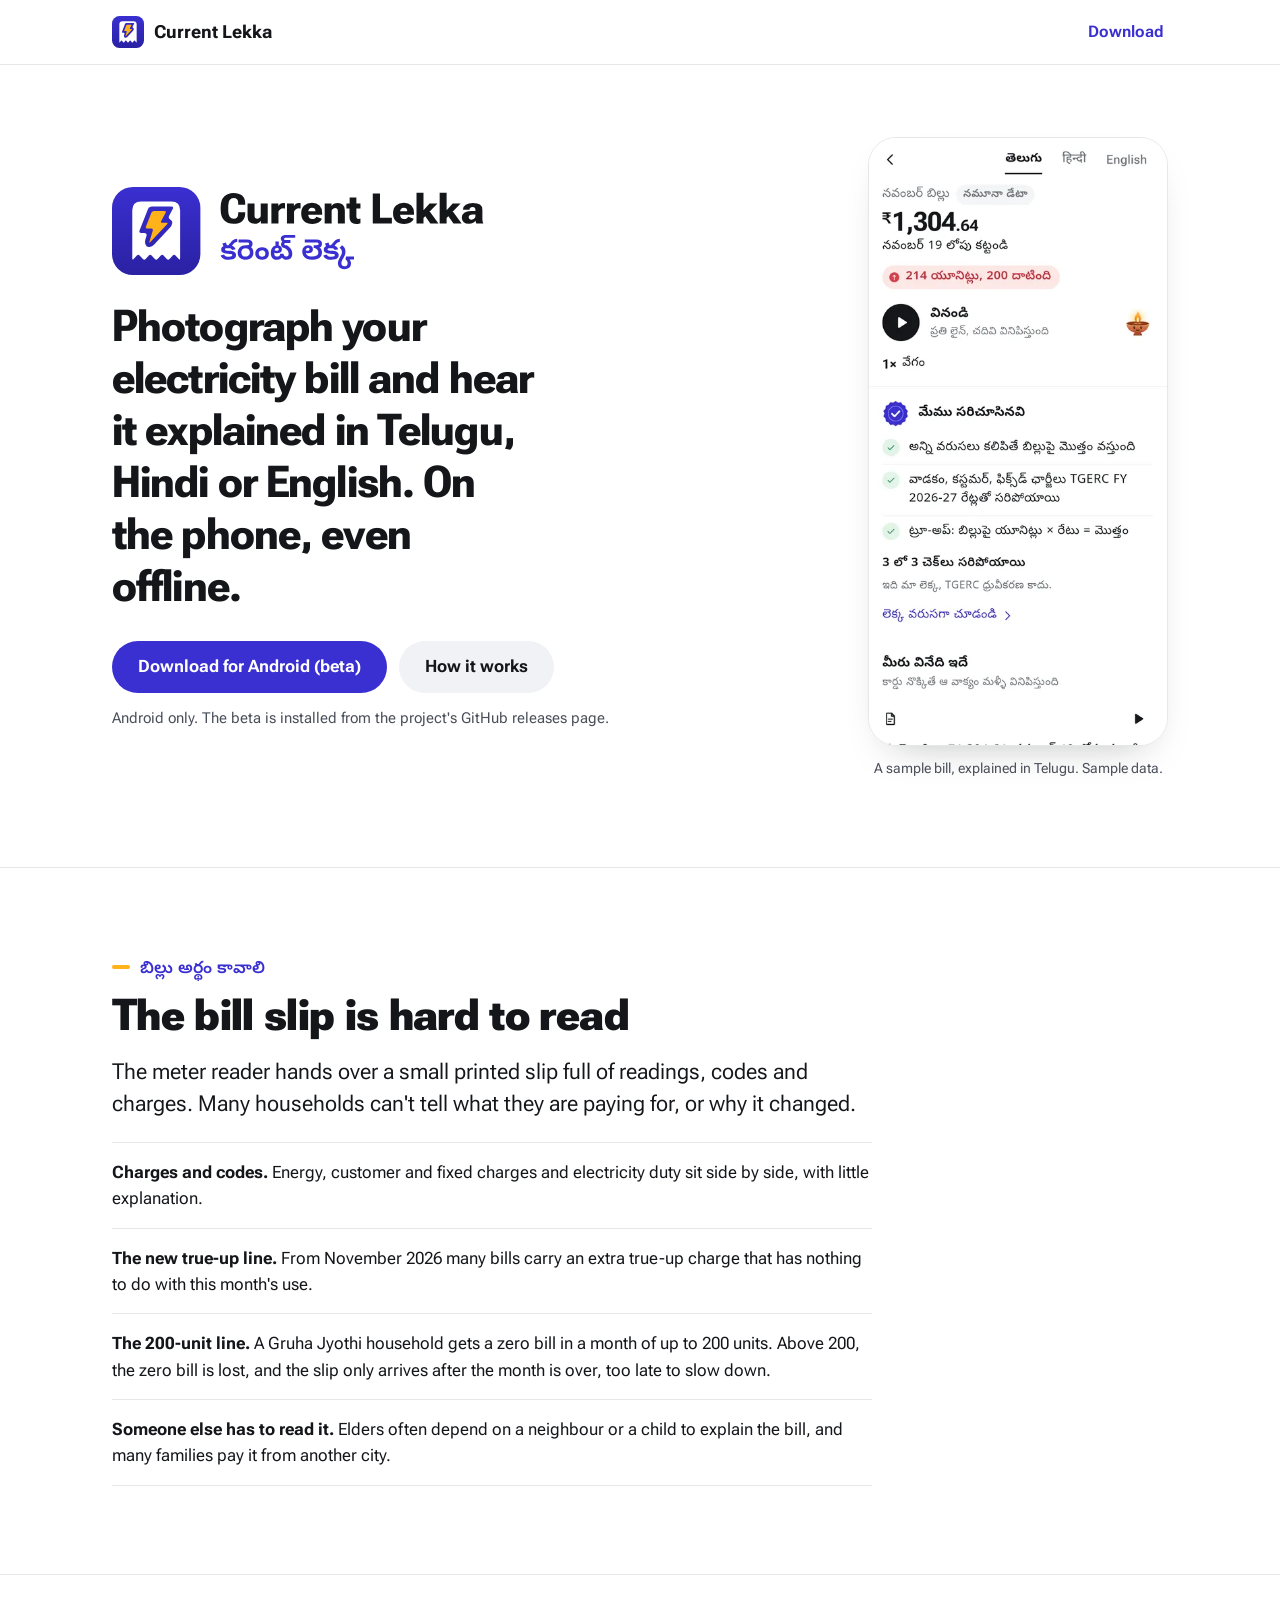
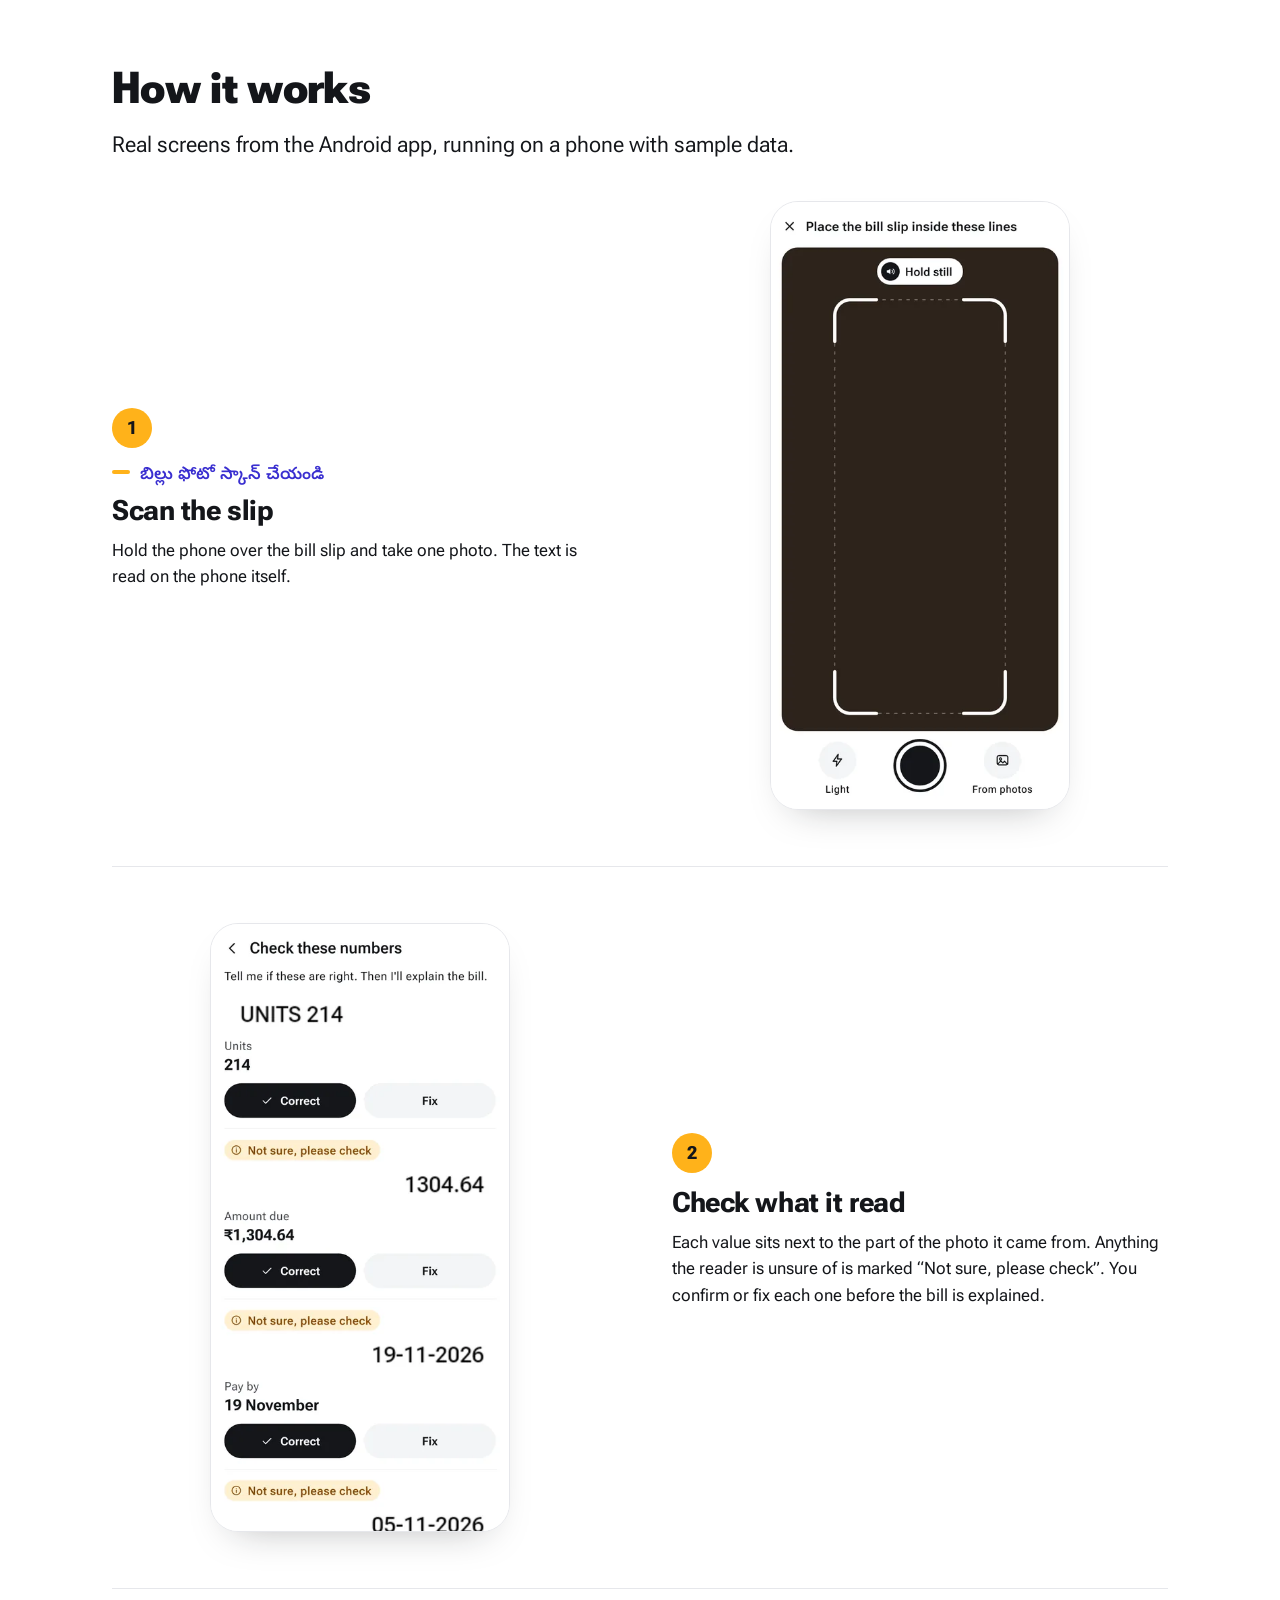
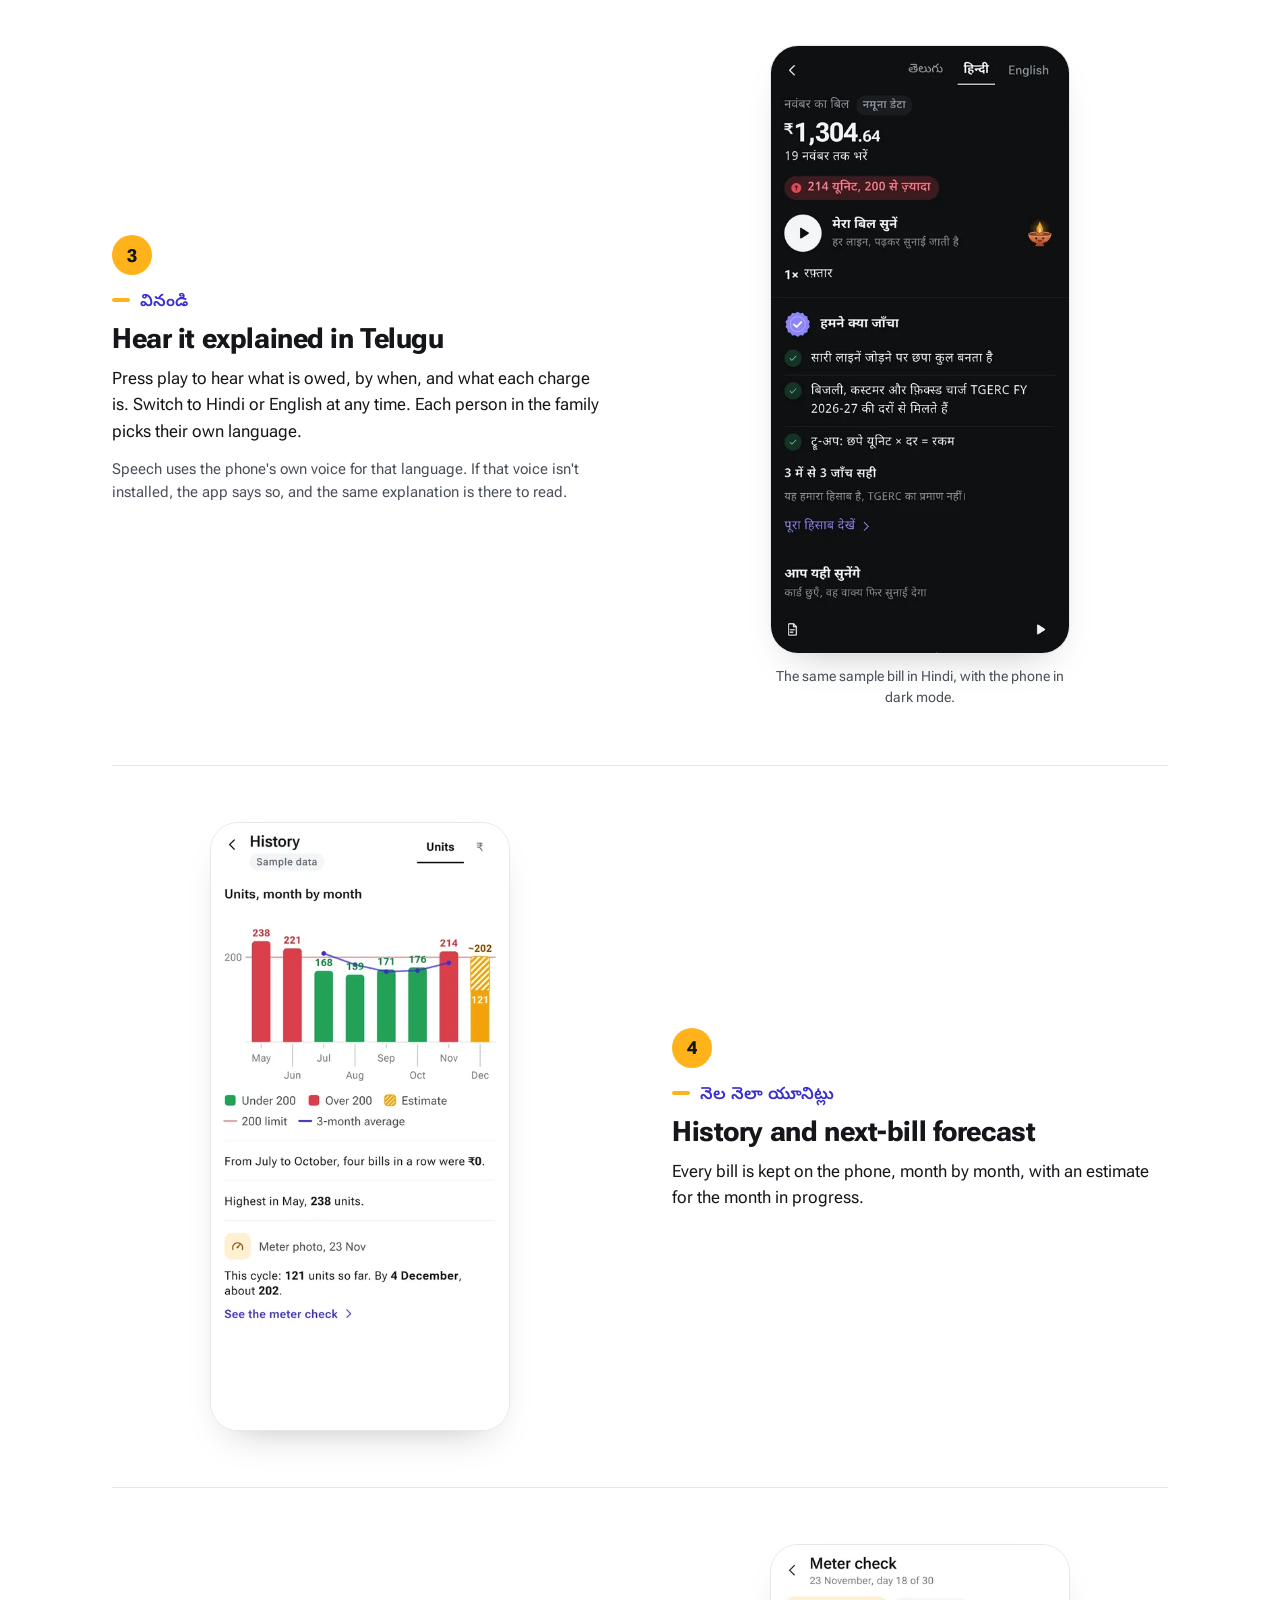
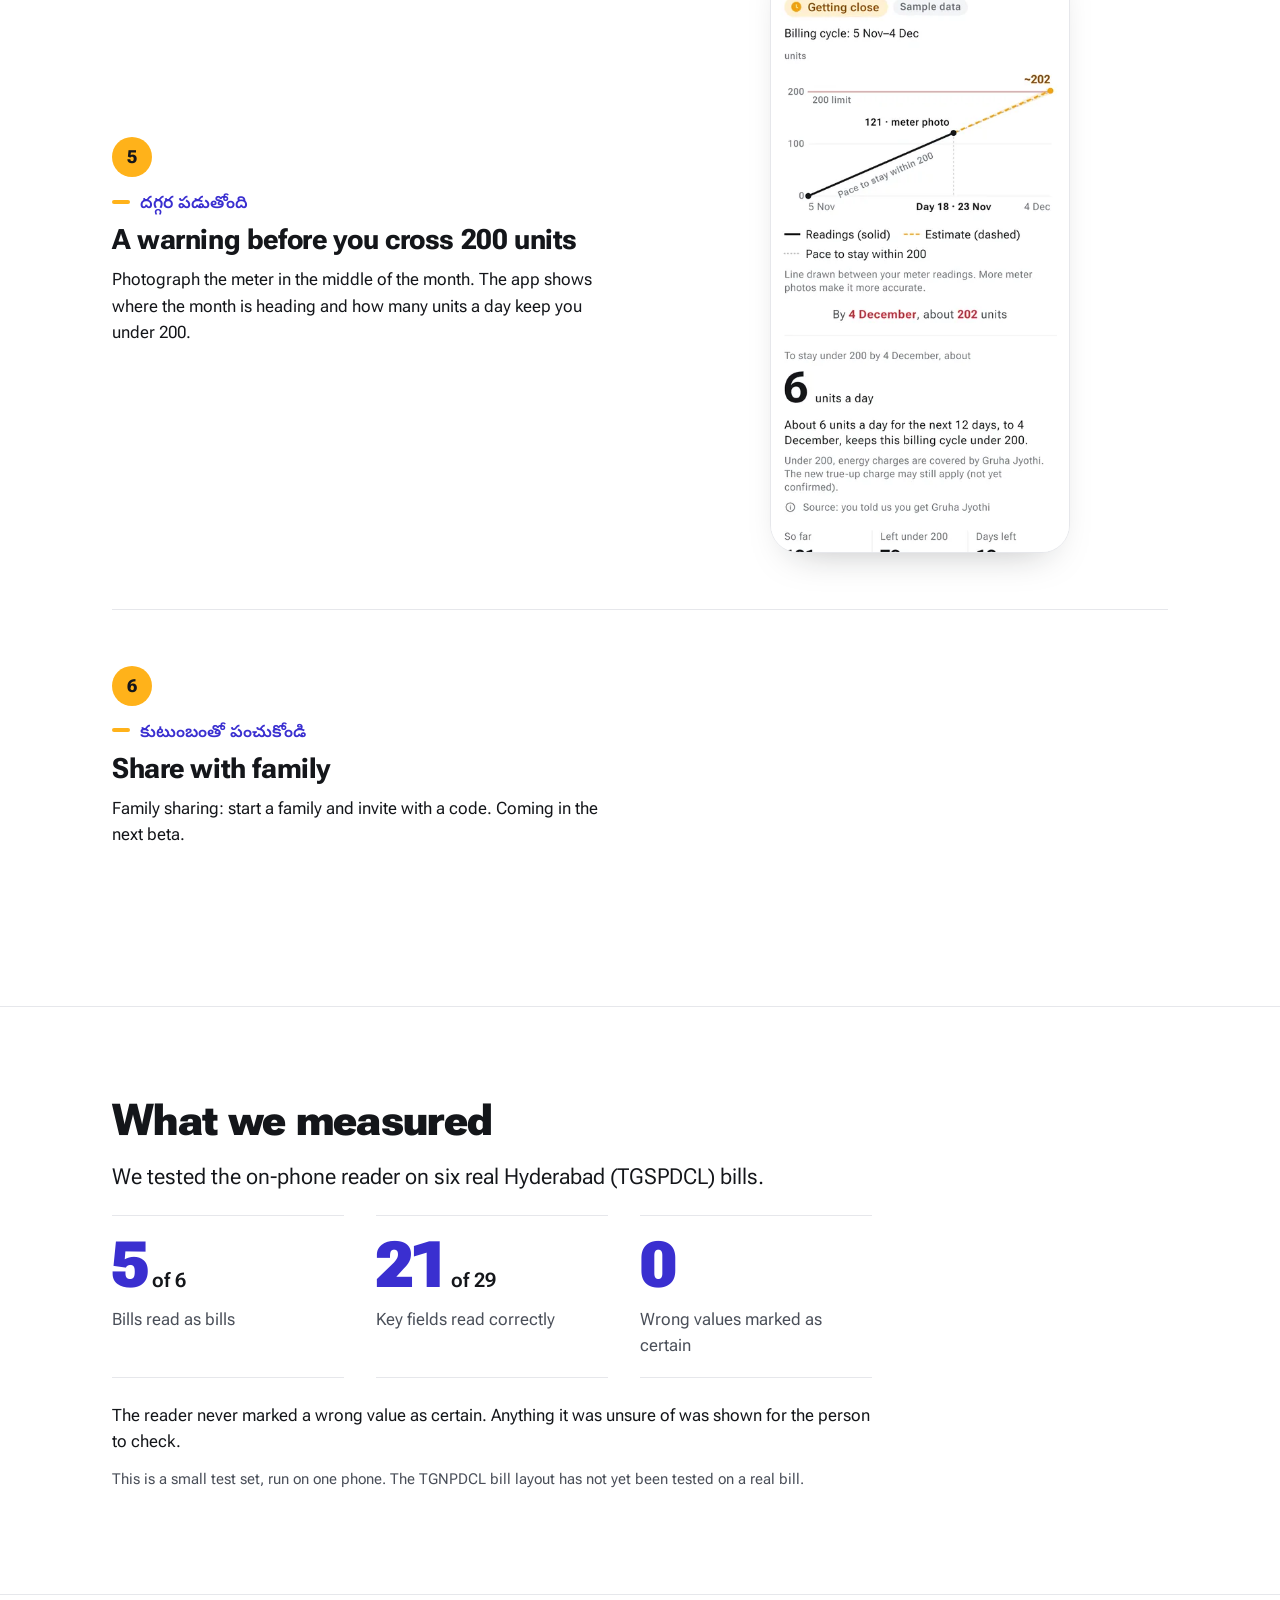
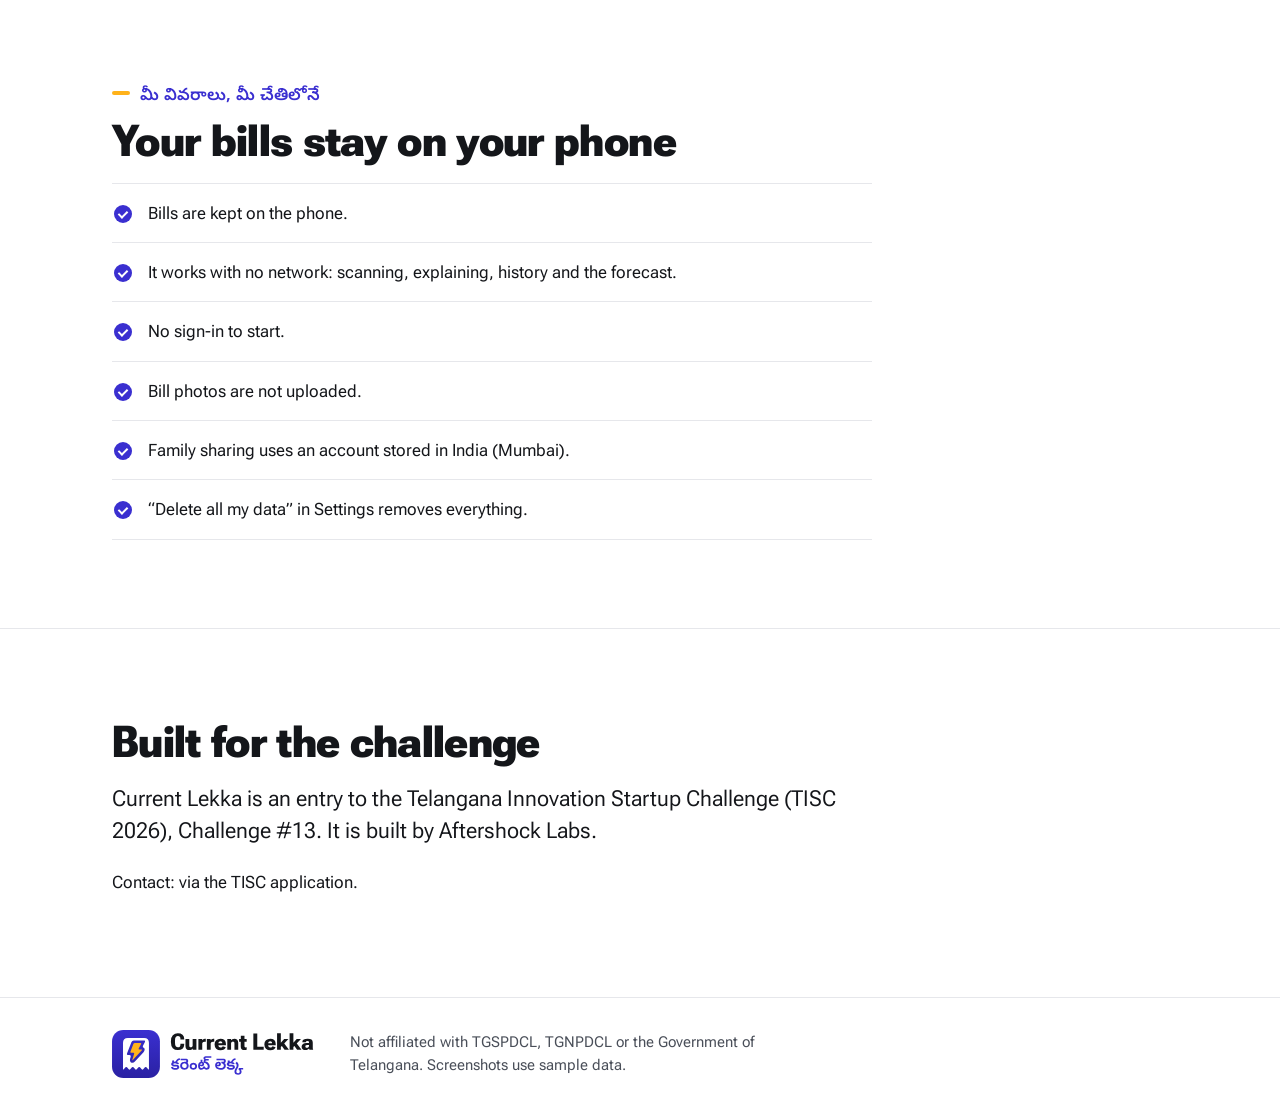
==== index.html @ a10205b0 "feat: Current Lekka product page Co-Authored-By: Claude Opus 5.5 <noreply@anthropic.com>" ====
<!doctype html>
<html lang="en">
<head>
  <meta charset="utf-8">
  <meta name="viewport" content="width=device-width, initial-scale=1">
  <title>Current Lekka: your electricity bill, explained aloud</title>
  <meta name="description" content="Photograph your Telangana electricity bill and hear it explained in Telugu, Hindi or English, on the phone, even offline. Android beta.">
  <meta name="theme-color" content="#3A2FD0">

  <link rel="icon" href="assets/favicon.svg" type="image/svg+xml">
  <link rel="icon" href="assets/favicon-32.png" sizes="32x32" type="image/png">
  <link rel="apple-touch-icon" href="assets/apple-touch-icon.png">

  <!-- Open Graph: crawlers need absolute URLs here; everything else on the page is relative. -->
  <meta property="og:type" content="website">
  <meta property="og:site_name" content="Current Lekka">
  <meta property="og:title" content="Current Lekka (కరెంట్ లెక్క)">
  <meta property="og:description" content="Photograph your electricity bill and hear it explained in Telugu, Hindi or English, on the phone, even offline.">
  <meta property="og:url" content="https://paravastup.github.io/current-lekka-site/">
  <meta property="og:image" content="https://paravastup.github.io/current-lekka-site/assets/og-image.png">
  <meta property="og:image:width" content="1200">
  <meta property="og:image:height" content="630">
  <meta property="og:image:alt" content="Current Lekka logo: a white bill slip with a saffron lightning bolt on an indigo tile, with the name in English and Telugu.">
  <meta name="twitter:card" content="summary_large_image">

  <link rel="preconnect" href="https://fonts.googleapis.com">
  <link rel="preconnect" href="https://fonts.gstatic.com" crossorigin>
  <link rel="stylesheet" href="https://fonts.googleapis.com/css2?family=Noto+Sans+Telugu:wght@400..700&family=Roboto+Flex:opsz,wght@8..144,400..800&display=swap">
  <link rel="stylesheet" href="styles.css">
</head>
<body>
  <a class="skip" href="#main">Skip to content</a>

  <header class="top">
    <div class="wrap top__inner">
      <a class="brand" href="./" aria-label="Current Lekka, home">
        <img src="assets/mark.svg" alt="" width="32" height="32">
        <span>Current Lekka</span>
      </a>
      <a class="top__link" href="https://github.com/paravastup/current-lekka-site/releases/latest">Download</a>
    </div>
  </header>

  <main id="main">
    <!-- 1. Hero -->
    <section class="hero" aria-labelledby="hero-title">
      <div class="wrap hero__grid">
        <div class="hero__copy">
          <h1 id="hero-title" class="hero__logo">
            <img src="assets/wordmark.svg" alt="Current Lekka" width="413" height="96">
            <span class="visually-hidden" lang="te">కరెంట్ లెక్క</span>
          </h1>
          <p class="hero__promise">Photograph your electricity bill and hear it explained in Telugu, Hindi or English. On the phone, even offline.</p>
          <div class="actions">
            <a class="btn btn--primary" href="https://github.com/paravastup/current-lekka-site/releases/latest">Download for Android (beta)</a>
            <a class="btn btn--quiet" href="#how">How it works</a>
          </div>
          <p class="hero__note">Android only. The beta is installed from the project's GitHub releases page.</p>
        </div>
        <figure class="hero__shot">
          <img class="phone" src="assets/shot-listen-te.webp" width="442" height="900"
               alt="App screen in Telugu for a sample November bill marked sample data: ₹1,304.64 to pay by 19 November, 214 units, over 200, a play button to listen, and a list of the checks the app made.">
          <figcaption>A sample bill, explained in Telugu. Sample data.</figcaption>
        </figure>
      </div>
    </section>

    <!-- 2. Problem -->
    <section class="section" aria-labelledby="problem-title">
      <div class="wrap narrow">
        <p class="eyebrow" lang="te">బిల్లు అర్థం కావాలి</p>
        <h2 id="problem-title">The bill slip is hard to read</h2>
        <p class="lead">The meter reader hands over a small printed slip full of readings, codes and charges. Many households can't tell what they are paying for, or why it changed.</p>
        <ul class="lines">
          <li><strong>Charges and codes.</strong> Energy, customer and fixed charges and electricity duty sit side by side, with little explanation.</li>
          <li><strong>The new true-up line.</strong> From November 2026 many bills carry an extra true-up charge that has nothing to do with this month's use.</li>
          <li><strong>The 200-unit line.</strong> A Gruha Jyothi household gets a zero bill in a month of up to 200 units. Above 200, the zero bill is lost, and the slip only arrives after the month is over, too late to slow down.</li>
          <li><strong>Someone else has to read it.</strong> Elders often depend on a neighbour or a child to explain the bill, and many families pay it from another city.</li>
        </ul>
      </div>
    </section>

    <!-- 3. How it works -->
    <section class="section" id="how" aria-labelledby="how-title">
      <div class="wrap">
        <div class="narrow">
          <h2 id="how-title">How it works</h2>
          <p class="lead">Real screens from the Android app, running on a phone with sample data.</p>
        </div>

        <ol class="steps">
          <li class="step">
            <div class="step__text">
              <span class="step__num" aria-hidden="true">1</span>
              <p class="eyebrow" lang="te">బిల్లు ఫోటో స్కాన్ చేయండి</p>
              <h3>Scan the slip</h3>
              <p>Hold the phone over the bill slip and take one photo. The text is read on the phone itself.</p>
            </div>
            <figure class="step__shot">
              <img class="phone" src="assets/shot-scan.webp" width="442" height="900" loading="lazy"
                   alt="Camera screen with a frame and the instruction: place the bill slip inside these lines. Buttons for light, the shutter, and from photos.">
            </figure>
          </li>

          <li class="step">
            <div class="step__text">
              <span class="step__num" aria-hidden="true">2</span>
              <h3>Check what it read</h3>
              <p>Each value sits next to the part of the photo it came from. Anything the reader is unsure of is marked “Not sure, please check”. You confirm or fix each one before the bill is explained.</p>
            </div>
            <figure class="step__shot">
              <img class="phone" src="assets/shot-check.webp" width="442" height="900" loading="lazy"
                   alt="Check these numbers screen for a sample bill: units 214, amount due ₹1,304.64 and pay by 19 November, each with Correct and Fix buttons. Several values are labelled not sure, please check.">
            </figure>
          </li>

          <li class="step">
            <div class="step__text">
              <span class="step__num" aria-hidden="true">3</span>
              <p class="eyebrow" lang="te">వినండి</p>
              <h3>Hear it explained in Telugu</h3>
              <p>Press play to hear what is owed, by when, and what each charge is. Switch to Hindi or English at any time. Each person in the family picks their own language.</p>
              <p class="small">Speech uses the phone's own voice for that language. If that voice isn't installed, the app says so, and the same explanation is there to read.</p>
            </div>
            <figure class="step__shot">
              <img class="phone" src="assets/shot-listen-hi-dark.webp" width="442" height="900" loading="lazy"
                   alt="The same sample bill explained in Hindi, with the phone in dark mode: tabs for Telugu, Hindi and English, a play button to listen, and the checks the app made. Marked sample data.">
              <figcaption>The same sample bill in Hindi, with the phone in dark mode.</figcaption>
            </figure>
          </li>

          <li class="step">
            <div class="step__text">
              <span class="step__num" aria-hidden="true">4</span>
              <p class="eyebrow" lang="te">నెల నెలా యూనిట్లు</p>
              <h3>History and next-bill forecast</h3>
              <p>Every bill is kept on the phone, month by month, with an estimate for the month in progress.</p>
            </div>
            <figure class="step__shot">
              <img class="phone" src="assets/shot-history.webp" width="442" height="900" loading="lazy"
                   alt="History screen marked sample data: a bar chart of units from May to November, green under 200 and red over 200, with December shown as an estimate of about 202 units.">
            </figure>
          </li>

          <li class="step">
            <div class="step__text">
              <span class="step__num" aria-hidden="true">5</span>
              <p class="eyebrow" lang="te">దగ్గర పడుతోంది</p>
              <h3>A warning before you cross 200 units</h3>
              <p>Photograph the meter in the middle of the month. The app shows where the month is heading and how many units a day keep you under 200.</p>
            </div>
            <figure class="step__shot">
              <img class="phone" src="assets/shot-meter-check.webp" width="442" height="900" loading="lazy"
                   alt="Meter check screen marked getting close and sample data: 121 units by day 18, heading for about 202 units by 4 December. About 6 units a day keeps the cycle under 200.">
            </figure>
          </li>

          <li class="step step--text">
            <div class="step__text">
              <span class="step__num" aria-hidden="true">6</span>
              <p class="eyebrow" lang="te">కుటుంబంతో పంచుకోండి</p>
              <h3>Share with family</h3>
              <p>Family sharing: start a family and invite with a code. Coming in the next beta.</p>
            </div>
          </li>
        </ol>
      </div>
    </section>

    <!-- 4. Proof -->
    <section class="section" aria-labelledby="proof-title">
      <div class="wrap narrow">
        <h2 id="proof-title">What we measured</h2>
        <p class="lead">We tested the on-phone reader on six real Hyderabad (TGSPDCL) bills.</p>
        <dl class="stats">
          <div class="stat">
            <dt>Bills read as bills</dt>
            <dd><span class="stat__num">5</span> of 6</dd>
          </div>
          <div class="stat">
            <dt>Key fields read correctly</dt>
            <dd><span class="stat__num">21</span> of 29</dd>
          </div>
          <div class="stat">
            <dt>Wrong values marked as certain</dt>
            <dd><span class="stat__num">0</span></dd>
          </div>
        </dl>
        <p>The reader never marked a wrong value as certain. Anything it was unsure of was shown for the person to check.</p>
        <p class="small">This is a small test set, run on one phone. The TGNPDCL bill layout has not yet been tested on a real bill.</p>
      </div>
    </section>

    <!-- 5. Privacy -->
    <section class="section" aria-labelledby="privacy-title">
      <div class="wrap narrow">
        <p class="eyebrow" lang="te">మీ వివరాలు, మీ చేతిలోనే</p>
        <h2 id="privacy-title">Your bills stay on your phone</h2>
        <ul class="lines lines--check">
          <li>Bills are kept on the phone.</li>
          <li>It works with no network: scanning, explaining, history and the forecast.</li>
          <li>No sign-in to start.</li>
          <li>Bill photos are not uploaded.</li>
          <li>Family sharing uses an account stored in India (Mumbai).</li>
          <li>“Delete all my data” in Settings removes everything.</li>
        </ul>
      </div>
    </section>

    <!-- 6. Built for the challenge -->
    <section class="section section--last" aria-labelledby="built-title">
      <div class="wrap narrow">
        <h2 id="built-title">Built for the challenge</h2>
        <p class="lead">Current Lekka is an entry to the Telangana Innovation Startup Challenge (TISC 2026), Challenge #13. It is built by Aftershock Labs.</p>
        <p>Contact: via the TISC application.</p>
      </div>
    </section>
  </main>

  <footer class="foot">
    <div class="wrap foot__inner">
      <img src="assets/wordmark.svg" alt="Current Lekka" width="206" height="48" loading="lazy">
      <p>Not affiliated with TGSPDCL, TGNPDCL or the Government of Telangana. Screenshots use sample data.</p>
    </div>
  </footer>
</body>
</html>
---- styles.css ----
/* Current Lekka product site. Plain CSS, no build step. */

:root {
  --indigo: #3A2FD0;
  --indigo-deep: #2A21A3;
  --saffron: #FFB21A;
  --ink: #14161A;
  --ink-2: #4A4F59;      /* secondary text, 8.3:1 on white */
  --hairline: #E6E7EB;
  --quiet: #F1F2F5;
  --bg: #FFFFFF;

  --font: "Roboto Flex", system-ui, -apple-system, "Segoe UI", Roboto, sans-serif;
  --font-te: "Noto Sans Telugu", "Roboto Flex", system-ui, sans-serif;

  --gutter: 20px;
  --max: 1120px;
  --radius-pill: 999px;
}

*,
*::before,
*::after { box-sizing: border-box; }

html { -webkit-text-size-adjust: 100%; scroll-behavior: smooth; }
@media (prefers-reduced-motion: reduce) { html { scroll-behavior: auto; } }

body {
  margin: 0;
  background: var(--bg);
  color: var(--ink);
  font-family: var(--font);
  font-size: 17px;
  line-height: 1.55;
  font-optical-sizing: auto;
  overflow-wrap: break-word;
}

[lang="te"] { font-family: var(--font-te); line-height: 1.6; }

img { max-width: 100%; height: auto; display: block; }

a { color: var(--indigo); text-underline-offset: 3px; }
a:hover { color: var(--indigo-deep); }

:focus-visible {
  outline: 3px solid var(--indigo);
  outline-offset: 3px;
  border-radius: 6px;
}

h1, h2, h3 { margin: 0; line-height: 1.15; letter-spacing: -0.015em; }

h2 {
  font-size: clamp(30px, 7vw, 44px);
  font-weight: 760;
  font-variation-settings: "opsz" 72;
  margin-bottom: 16px;
}

h3 {
  font-size: clamp(22px, 5vw, 28px);
  font-weight: 720;
  margin-bottom: 10px;
}

p { margin: 0 0 14px; }

.wrap {
  width: 100%;
  max-width: var(--max);
  margin: 0 auto;
  padding: 0 var(--gutter);
}

.narrow { max-width: 760px; }
.wrap.narrow { max-width: var(--max); }
.wrap.narrow > * { max-width: 760px; }

.visually-hidden {
  position: absolute;
  width: 1px;
  height: 1px;
  padding: 0;
  margin: -1px;
  overflow: hidden;
  clip: rect(0 0 0 0);
  white-space: nowrap;
  border: 0;
}

.skip {
  position: absolute;
  left: -9999px;
  top: 8px;
  background: var(--ink);
  color: #fff;
  padding: 10px 16px;
  border-radius: var(--radius-pill);
  z-index: 10;
}
.skip:focus { left: 8px; }

/* Header */
.top { border-bottom: 1px solid var(--hairline); }
.top__inner {
  display: flex;
  align-items: center;
  justify-content: space-between;
  min-height: 64px;
}
.brand {
  display: inline-flex;
  align-items: center;
  gap: 10px;
  color: var(--ink);
  text-decoration: none;
  font-weight: 720;
  font-size: 18px;
}
.brand img { width: 32px; height: 32px; }
.top__link {
  font-weight: 650;
  font-size: 16px;
  text-decoration: none;
  padding: 10px 4px;
}
.top__link:hover { text-decoration: underline; }

/* Buttons */
.actions {
  display: flex;
  flex-wrap: wrap;
  gap: 12px;
  margin: 28px 0 14px;
}
.btn {
  display: inline-flex;
  align-items: center;
  justify-content: center;
  min-height: 52px;
  padding: 0 26px;
  border-radius: var(--radius-pill);
  font-weight: 680;
  font-size: 17px;
  text-decoration: none;
  transition: background-color 0.15s ease, transform 0.15s ease;
}
.btn:active { transform: scale(0.98); }
.btn--primary { background: var(--indigo); color: #fff; }
.btn--primary:hover { background: var(--indigo-deep); color: #fff; }
.btn--quiet { background: var(--quiet); color: var(--ink); }
.btn--quiet:hover { background: #E4E6EB; color: var(--ink); }

/* Hero */
.hero { padding: 40px 0 56px; }
.hero__grid { display: grid; gap: 40px; }
.hero__logo { margin-bottom: 26px; }
.hero__logo img { width: min(100%, 330px); }
.hero__promise {
  font-size: clamp(26px, 6.4vw, 44px);
  line-height: 1.18;
  font-weight: 700;
  font-variation-settings: "opsz" 60;
  letter-spacing: -0.02em;
  margin: 0;
  max-width: 18ch;
}
.hero__note { color: var(--ink-2); font-size: 15px; margin: 0; }
.hero__shot { margin: 0; justify-self: center; }
.hero__shot figcaption,
.step__shot figcaption {
  text-align: center;
  color: var(--ink-2);
  font-size: 14px;
  margin-top: 12px;
  max-width: min(300px, 78vw);
}

/* Phone screenshots: hairline outline, no heavy frame */
.phone {
  width: min(300px, 78vw);
  border-radius: 28px;
  border: 1px solid var(--hairline);
  box-shadow: 0 18px 40px -24px rgba(20, 22, 26, 0.35);
}

/* Sections */
.section { padding: 56px 0; border-top: 1px solid var(--hairline); }
.section--last { padding-bottom: 64px; }

.eyebrow {
  color: var(--indigo);
  font-weight: 600;
  font-size: 17px;
  margin-bottom: 6px;
}
.eyebrow::before {
  content: "";
  display: inline-block;
  width: 18px;
  height: 4px;
  border-radius: 2px;
  background: var(--saffron);
  vertical-align: middle;
  margin-right: 10px;
  position: relative;
  top: -2px;
}

.lead {
  font-size: clamp(19px, 4.6vw, 22px);
  line-height: 1.45;
  color: var(--ink);
  margin-bottom: 22px;
}

.small { font-size: 15px; color: var(--ink-2); }

/* Hairline lists */
.lines { list-style: none; margin: 0; padding: 0; }
.lines li {
  padding: 16px 0;
  border-top: 1px solid var(--hairline);
}
.lines li:last-child { border-bottom: 1px solid var(--hairline); }

.lines--check li {
  position: relative;
  padding-left: 36px;
}
.lines--check li::before {
  content: "";
  position: absolute;
  left: 2px;
  top: 21px;
  width: 18px;
  height: 18px;
  border-radius: 50%;
  background: var(--indigo);
}
.lines--check li::after {
  content: "";
  position: absolute;
  left: 8px;
  top: 25px;
  width: 6px;
  height: 9px;
  border: solid #fff;
  border-width: 0 2px 2px 0;
  transform: rotate(45deg);
}

/* Steps */
.steps { list-style: none; margin: 32px 0 0; padding: 0; }
.step {
  display: grid;
  gap: 24px;
  padding: 36px 0;
  border-top: 1px solid var(--hairline);
}
.step:first-child { border-top: 0; padding-top: 8px; }
.step__text { max-width: 520px; }
.step__num {
  display: inline-flex;
  align-items: center;
  justify-content: center;
  width: 40px;
  height: 40px;
  border-radius: 50%;
  background: var(--saffron);
  color: var(--ink);
  font-weight: 760;
  font-size: 18px;
  margin-bottom: 14px;
}
.step__shot { margin: 0; justify-self: center; }

/* Proof stats */
.stats {
  display: grid;
  gap: 0;
  margin: 0 0 24px;
}
.stat {
  display: flex;
  align-items: baseline;
  justify-content: space-between;
  gap: 16px;
  padding: 18px 0;
  border-top: 1px solid var(--hairline);
}
.stat:last-child { border-bottom: 1px solid var(--hairline); }
.stat dt { font-size: 17px; color: var(--ink-2); max-width: 16ch; }
.stat dd {
  margin: 0;
  font-size: 20px;
  font-weight: 600;
  white-space: nowrap;
}
.stat__num {
  font-size: clamp(44px, 12vw, 64px);
  font-weight: 780;
  font-variation-settings: "opsz" 120;
  color: var(--indigo);
  letter-spacing: -0.03em;
  line-height: 1;
}

/* Footer */
.foot {
  border-top: 1px solid var(--hairline);
  padding: 32px 0 40px;
}
.foot__inner { display: grid; gap: 16px; }
.foot img { width: 206px; }
.foot p { color: var(--ink-2); font-size: 15px; margin: 0; max-width: 60ch; }

/* Wider screens */
@media (min-width: 900px) {
  :root { --gutter: 32px; }

  .hero { padding: 72px 0 88px; }
  .hero__grid {
    grid-template-columns: 1.15fr 0.85fr;
    align-items: center;
    gap: 56px;
  }
  .hero__shot { justify-self: end; }
  .hero__logo img { width: 380px; }

  .section { padding: 88px 0; }

  .phone { width: 300px; }

  .step {
    grid-template-columns: 1fr 1fr;
    align-items: center;
    gap: 64px;
    padding: 56px 0;
  }
  .step:nth-child(even) .step__text { order: 2; }
  .step:nth-child(even) .step__shot { order: 1; }
  .step--text { grid-template-columns: 1fr; }

  .stats {
    grid-template-columns: repeat(3, 1fr);
    gap: 32px;
  }
  .stat {
    flex-direction: column-reverse;
    justify-content: flex-end;
    gap: 8px;
    border-bottom: 1px solid var(--hairline);
  }
  .stat dt { max-width: none; }

  .foot__inner {
    grid-template-columns: auto 1fr;
    align-items: center;
    gap: 32px;
  }
}
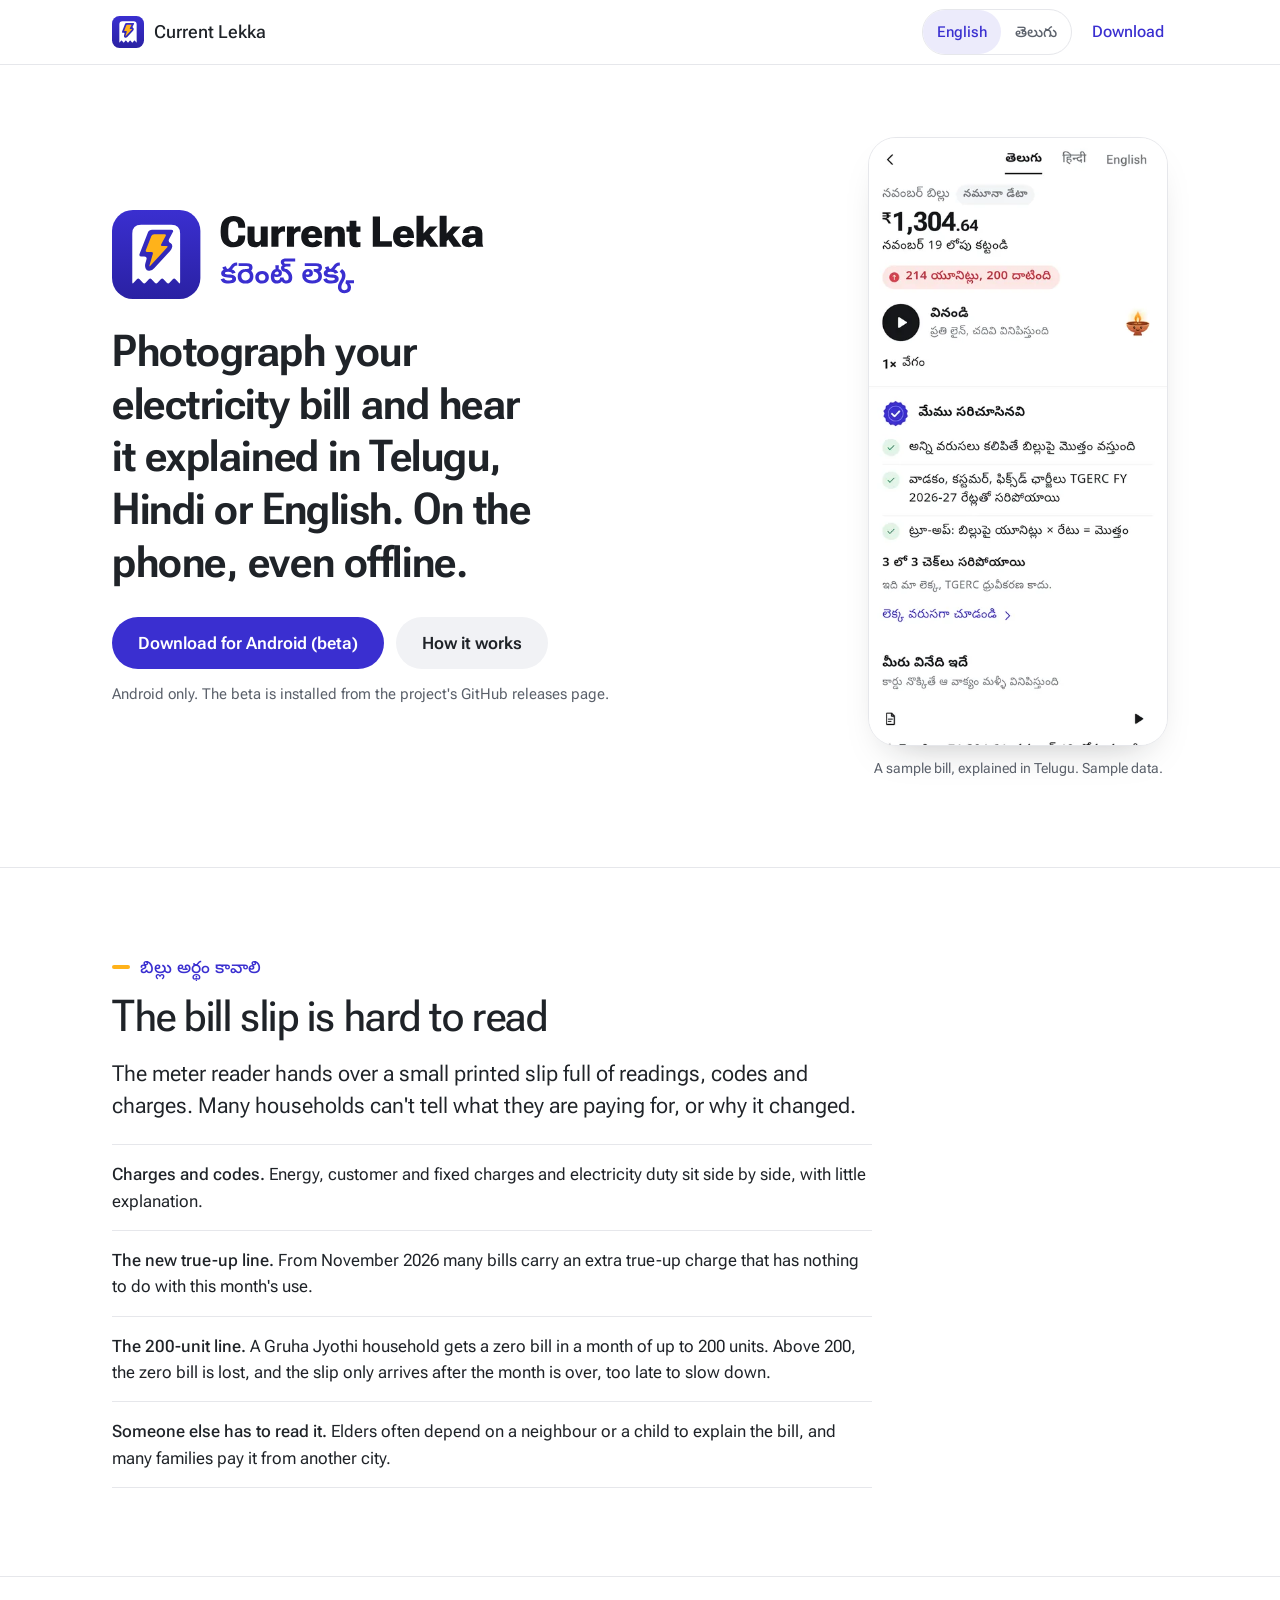
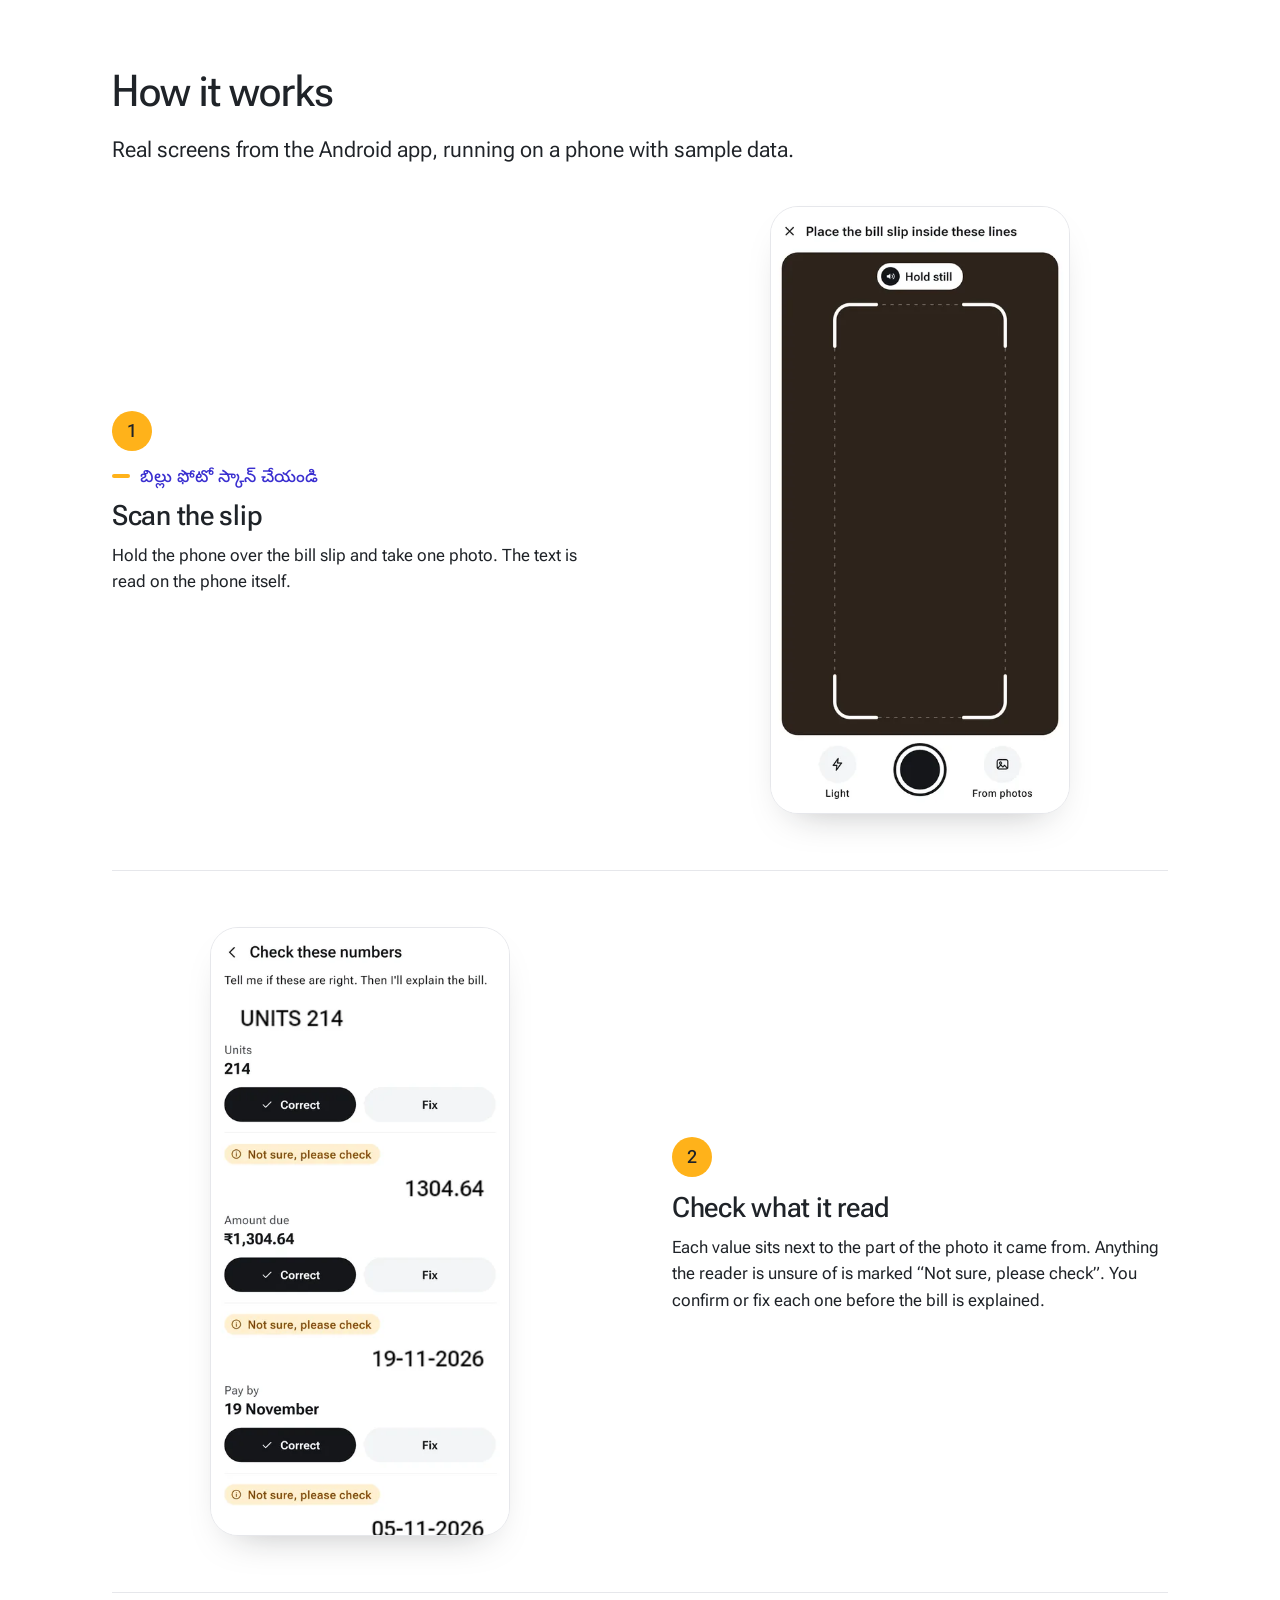
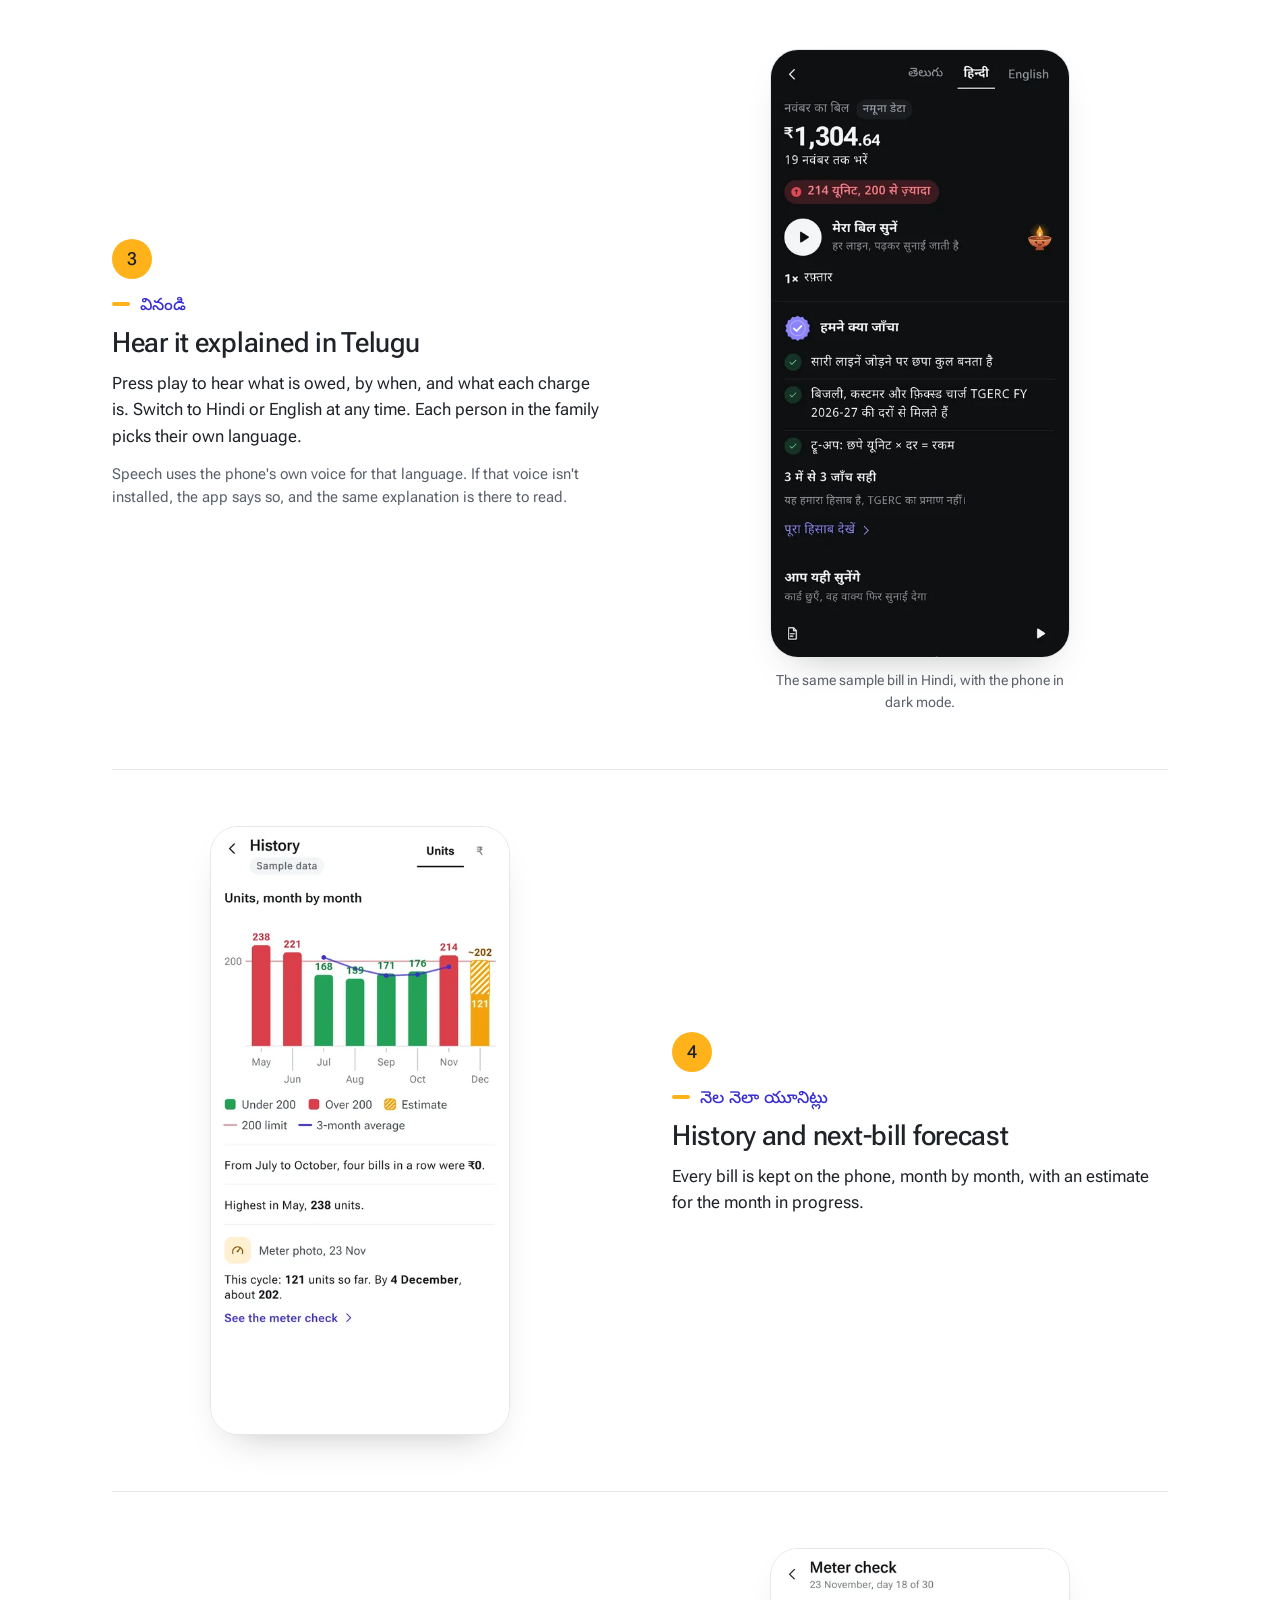
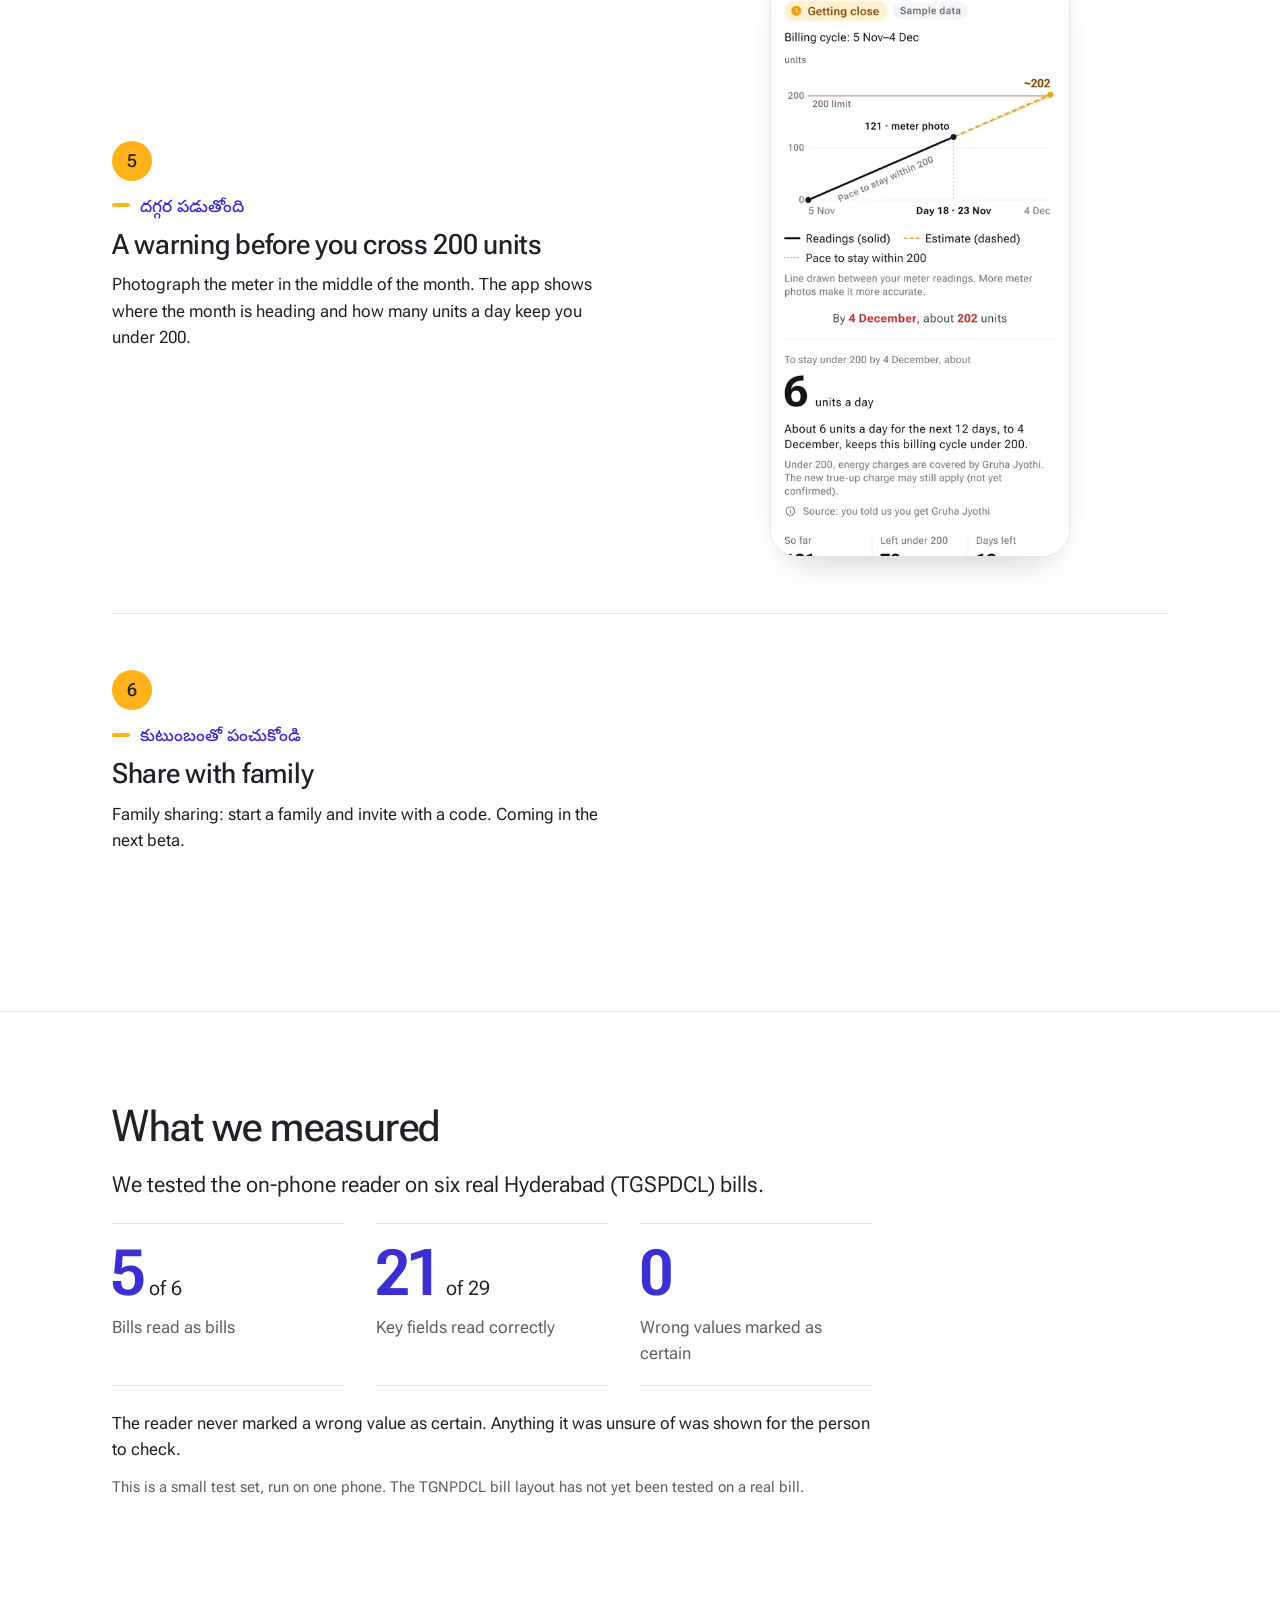
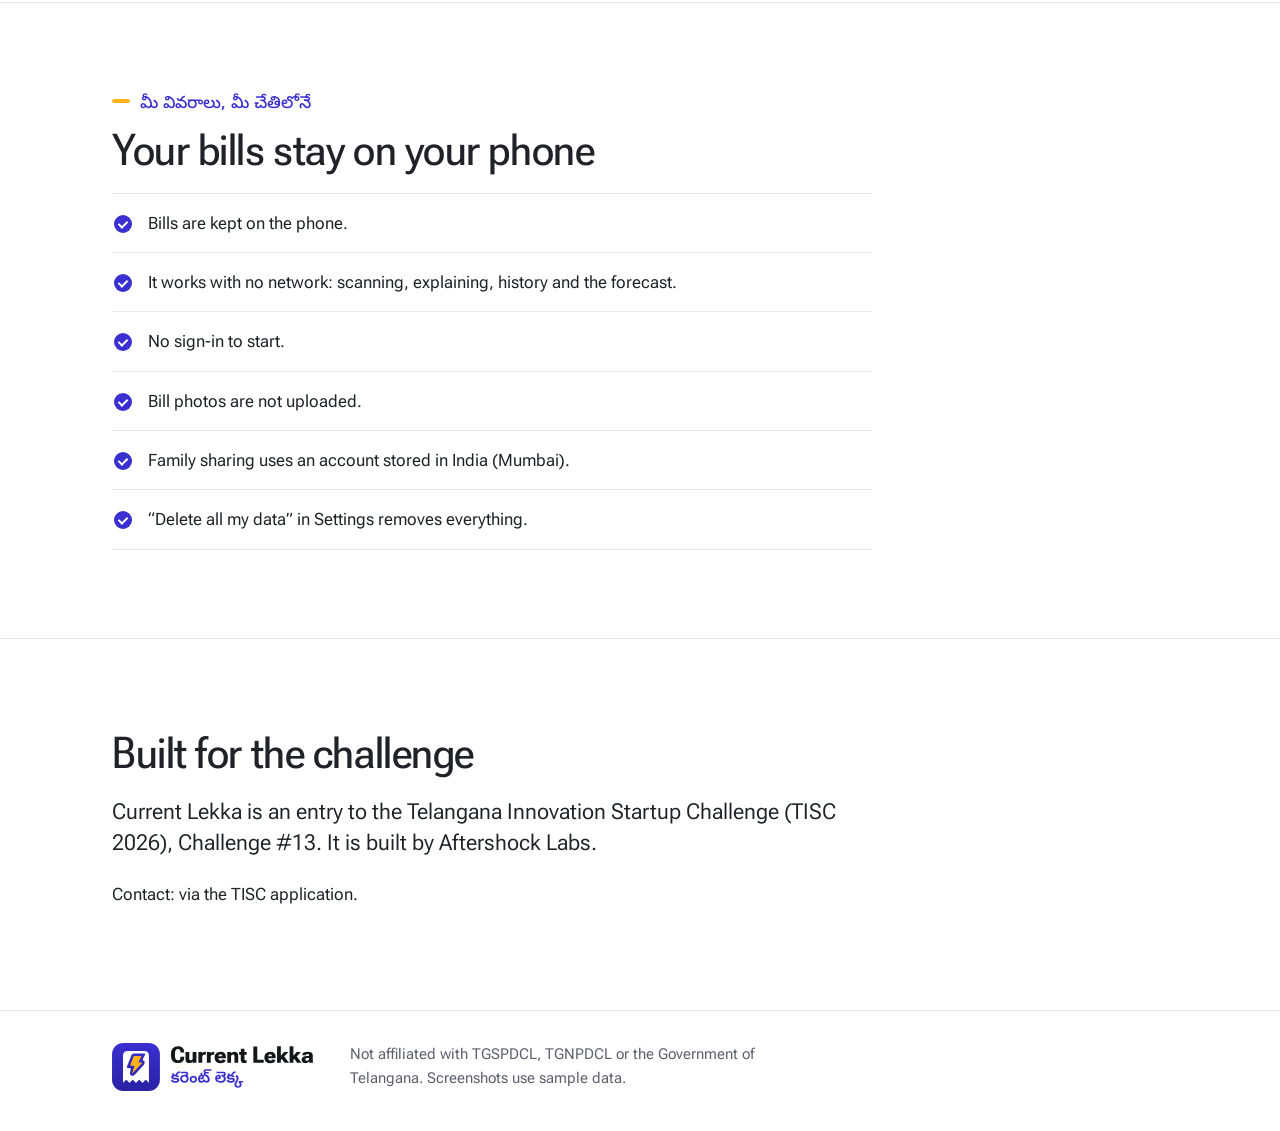
==== commit 08bc3315: "feat: Telugu page (/te/) and English | Telugu switch Telugu text drafted by an AI agent, reusing the" ====
--- a/index.html
+++ b/index.html
@@ -11,13 +11,19 @@
   <link rel="icon" href="assets/favicon-32.png" sizes="32x32" type="image/png">
   <link rel="apple-touch-icon" href="assets/apple-touch-icon.png">
 
+  <link rel="alternate" hreflang="en" href="https://current-lekka.pages.dev/">
+  <link rel="alternate" hreflang="te" href="https://current-lekka.pages.dev/te/">
+  <link rel="alternate" hreflang="x-default" href="https://current-lekka.pages.dev/">
+
   <!-- Open Graph: crawlers need absolute URLs here; everything else on the page is relative. -->
   <meta property="og:type" content="website">
   <meta property="og:site_name" content="Current Lekka">
+  <meta property="og:locale" content="en_IN">
+  <meta property="og:locale:alternate" content="te_IN">
   <meta property="og:title" content="Current Lekka (కరెంట్ లెక్క)">
   <meta property="og:description" content="Photograph your electricity bill and hear it explained in Telugu, Hindi or English, on the phone, even offline.">
-  <meta property="og:url" content="https://paravastup.github.io/current-lekka-site/">
-  <meta property="og:image" content="https://paravastup.github.io/current-lekka-site/assets/og-image.png">
+  <meta property="og:url" content="https://current-lekka.pages.dev/">
+  <meta property="og:image" content="https://current-lekka.pages.dev/assets/og-image.png">
   <meta property="og:image:width" content="1200">
   <meta property="og:image:height" content="630">
   <meta property="og:image:alt" content="Current Lekka logo: a white bill slip with a saffron lightning bolt on an indigo tile, with the name in English and Telugu.">
@@ -37,7 +43,13 @@
         <img src="assets/mark.svg" alt="" width="32" height="32">
         <span>Current Lekka</span>
       </a>
-      <a class="top__link" href="https://github.com/paravastup/current-lekka-site/releases/latest">Download</a>
+      <div class="top__actions">
+        <nav class="lang-switch" aria-label="Language">
+          <a href="/" lang="en" hreflang="en" aria-current="page">English</a>
+          <a href="/te/" lang="te" hreflang="te">తెలుగు</a>
+        </nav>
+        <a class="top__link" href="https://github.com/paravastup/current-lekka-site/releases/latest">Download</a>
+      </div>
     </div>
   </header>
 
--- a/styles.css
+++ b/styles.css
@@ -4,10 +4,11 @@
   --indigo: #3A2FD0;
   --indigo-deep: #2A21A3;
   --saffron: #FFB21A;
-  --ink: #14161A;
-  --ink-2: #4A4F59;      /* secondary text, 8.3:1 on white */
+  --ink: #1F2328;        /* 15.8:1 on white */
+  --ink-2: #5B616B;      /* secondary text, 6.2:1 on white */
   --hairline: #E6E7EB;
   --quiet: #F1F2F5;
+  --indigo-tint: #ECEBFB; /* indigo text on this tint stays above 6:1 */
   --bg: #FFFFFF;
 
   --font: "Roboto Flex", system-ui, -apple-system, "Segoe UI", Roboto, sans-serif;
@@ -49,22 +50,25 @@
   border-radius: 6px;
 }
 
-h1, h2, h3 { margin: 0; line-height: 1.15; letter-spacing: -0.015em; }
+h1, h2, h3 { margin: 0; line-height: 1.2; letter-spacing: -0.01em; }
 
 h2 {
   font-size: clamp(30px, 7vw, 44px);
-  font-weight: 760;
+  font-weight: 500;
   font-variation-settings: "opsz" 72;
   margin-bottom: 16px;
 }
 
 h3 {
   font-size: clamp(22px, 5vw, 28px);
-  font-weight: 720;
+  font-weight: 500;
   margin-bottom: 10px;
 }
 
 p { margin: 0 0 14px; }
+
+/* Lead-in labels; the browser default (700) is too heavy for the calm treatment. */
+strong, b { font-weight: 500; }
 
 .wrap {
   width: 100%;
@@ -115,17 +119,65 @@
   gap: 10px;
   color: var(--ink);
   text-decoration: none;
-  font-weight: 720;
+  font-weight: 500;
   font-size: 18px;
 }
 .brand img { width: 32px; height: 32px; }
 .top__link {
-  font-weight: 650;
+  font-weight: 500;
   font-size: 16px;
   text-decoration: none;
   padding: 10px 4px;
 }
 .top__link:hover { text-decoration: underline; }
+.top__actions {
+  display: flex;
+  align-items: center;
+  gap: 16px;
+}
+
+/* Language switch: two plain links in a hairline pill; the current one gets a light indigo fill. */
+.lang-switch {
+  display: inline-flex;
+  border: 1px solid var(--hairline);
+  border-radius: var(--radius-pill);
+}
+.lang-switch a {
+  display: inline-flex;
+  align-items: center;
+  justify-content: center;
+  min-height: 44px;
+  min-width: 44px;
+  padding: 0 14px;
+  border-radius: var(--radius-pill);
+  color: var(--ink-2);
+  font-size: 15px;
+  font-weight: 500;
+  line-height: 1;
+  text-decoration: none;
+  transition: background-color 0.15s ease, color 0.15s ease;
+}
+/* Same stack on both pages so "తెలుగు" sits on the same baseline as "English" (Roboto Flex metrics). */
+.lang-switch a[lang="te"] { font-family: "Roboto Flex", "Noto Sans Telugu", system-ui, sans-serif; }
+.lang-switch a:hover { color: var(--ink); background: var(--quiet); }
+.lang-switch a[aria-current="page"] {
+  color: var(--indigo);
+  background: var(--indigo-tint);
+}
+
+/* Narrow phones: the mark stays, the name is read from aria-label; the hero wordmark sits just below. */
+@media (max-width: 539px) {
+  .brand span {
+    position: absolute;
+    width: 1px;
+    height: 1px;
+    overflow: hidden;
+    clip: rect(0 0 0 0);
+    white-space: nowrap;
+  }
+  .top__actions { gap: 8px; }
+  .lang-switch a { padding: 0 10px; }
+}
 
 /* Buttons */
 .actions {
@@ -141,7 +193,7 @@
   min-height: 52px;
   padding: 0 26px;
   border-radius: var(--radius-pill);
-  font-weight: 680;
+  font-weight: 600;
   font-size: 17px;
   text-decoration: none;
   transition: background-color 0.15s ease, transform 0.15s ease;
@@ -159,12 +211,12 @@
 .hero__logo img { width: min(100%, 330px); }
 .hero__promise {
   font-size: clamp(26px, 6.4vw, 44px);
-  line-height: 1.18;
-  font-weight: 700;
+  line-height: 1.2;
+  font-weight: 600;
   font-variation-settings: "opsz" 60;
-  letter-spacing: -0.02em;
+  letter-spacing: -0.01em;
   margin: 0;
-  max-width: 18ch;
+  max-width: 19ch;
 }
 .hero__note { color: var(--ink-2); font-size: 15px; margin: 0; }
 .hero__shot { margin: 0; justify-self: center; }
@@ -191,7 +243,7 @@
 
 .eyebrow {
   color: var(--indigo);
-  font-weight: 600;
+  font-weight: 500;
   font-size: 17px;
   margin-bottom: 6px;
 }
@@ -270,7 +322,7 @@
   border-radius: 50%;
   background: var(--saffron);
   color: var(--ink);
-  font-weight: 760;
+  font-weight: 500;
   font-size: 18px;
   margin-bottom: 14px;
 }
@@ -295,15 +347,15 @@
 .stat dd {
   margin: 0;
   font-size: 20px;
-  font-weight: 600;
+  font-weight: 400;
   white-space: nowrap;
 }
 .stat__num {
   font-size: clamp(44px, 12vw, 64px);
-  font-weight: 780;
+  font-weight: 600;
   font-variation-settings: "opsz" 120;
   color: var(--indigo);
-  letter-spacing: -0.03em;
+  letter-spacing: -0.01em;
   line-height: 1;
 }
 
@@ -315,6 +367,25 @@
 .foot__inner { display: grid; gap: 16px; }
 .foot img { width: 206px; }
 .foot p { color: var(--ink-2); font-size: 15px; margin: 0; max-width: 60ch; }
+
+/* Telugu page (te/index.html). Scoped to html:lang(te) so the English page's Telugu eyebrows are unchanged.
+   Roboto Flex comes first so numerals and Latin use it; it has no Telugu glyphs, so Telugu falls
+   through to Noto Sans Telugu. Telugu needs more line-height than Latin. */
+html:lang(te) {
+  --font: "Roboto Flex", "Noto Sans Telugu", system-ui, sans-serif;
+  --font-te: "Roboto Flex", "Noto Sans Telugu", system-ui, sans-serif;
+}
+html:lang(te) body { line-height: 1.6; }
+html:lang(te) :is(h1, h2, h3, .hero__promise) {
+  line-height: 1.35;
+  letter-spacing: 0;
+}
+/* Noto Sans Telugu at 600 reads much heavier than Roboto Flex at 600, so the promise drops to 500. */
+html:lang(te) .hero__promise { max-width: 21ch; font-weight: 500; }
+html:lang(te) .lead { line-height: 1.6; }
+html:lang(te) .btn { padding: 8px 24px; line-height: 1.4; text-align: center; }
+html:lang(te) .stat dt { max-width: 20ch; line-height: 1.5; }
+html:lang(te) .eyebrow { line-height: 1.6; }
 
 /* Wider screens */
 @media (min-width: 900px) {
